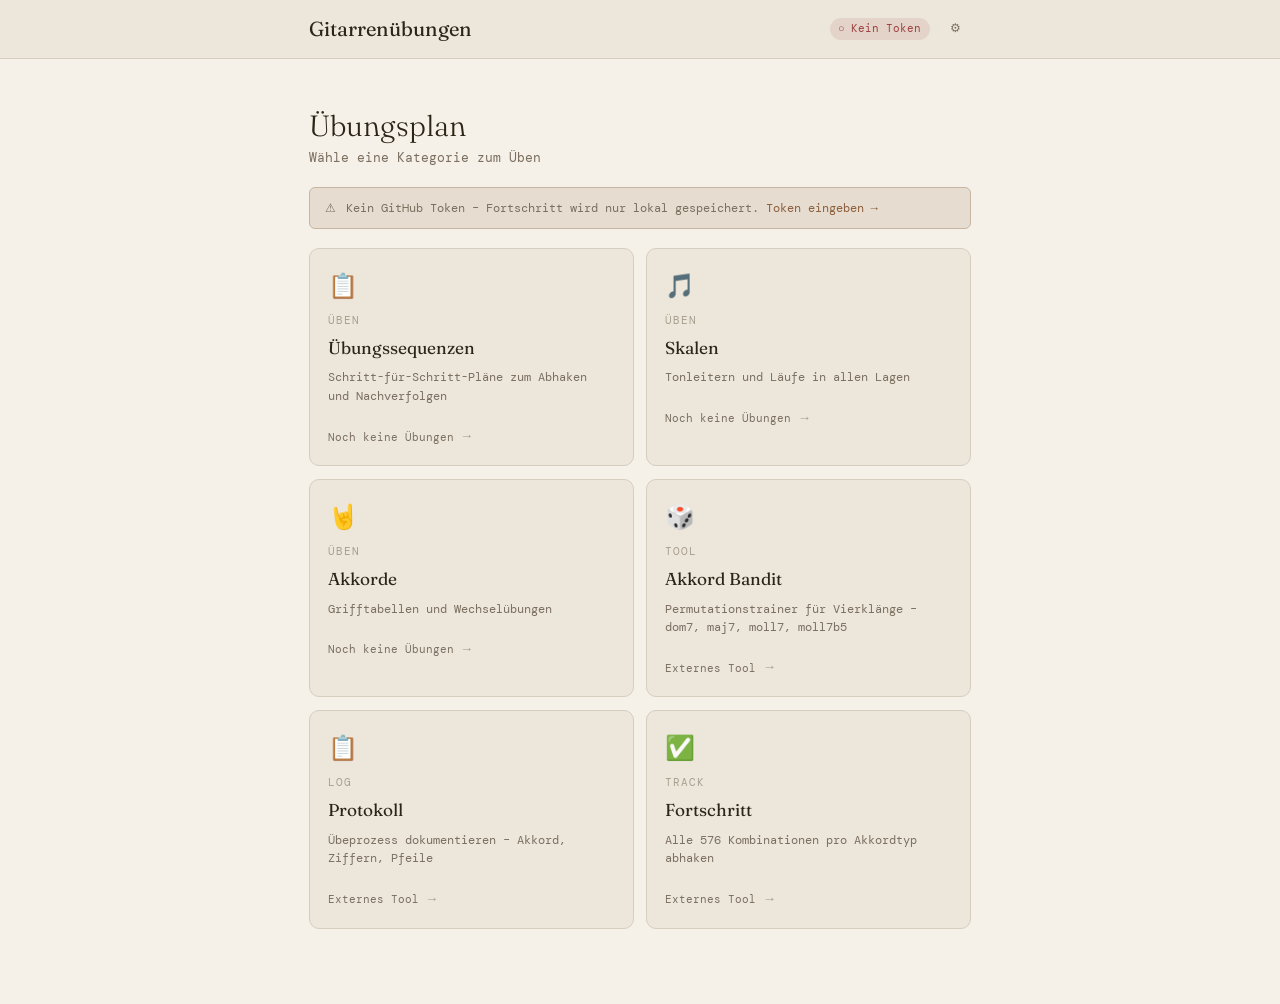
==== index.html @ 8c84d98e "Protokoll: Duplikaterkennung + Fortschritt-Seite mit 576 Kombinationen - protokoll.html: pruefeDupli" ====
<!DOCTYPE html>
<html lang="de">
<head>
  <meta charset="UTF-8">
  <meta name="viewport" content="width=device-width, initial-scale=1">
  <title>Gitarrenübungen</title>
  <link rel="stylesheet" href="assets/style.css">
  <style>
    .card-icon {
      font-size: 1.6rem;
      display: block;
      margin-bottom: 0.5rem;
    }
    .card-arrow {
      display: inline-block;
      color: var(--text3);
      font-size: 0.9rem;
      margin-top: 0.5rem;
      transition: transform var(--transition), color var(--transition);
    }
    .card-link:hover .card-arrow {
      transform: translateX(3px);
      color: var(--accent);
    }
    .app-name {
      font-size: 1.35rem;
    }
  </style>
</head>
<body>

<header class="app-header">
  <div class="app-header-inner">
    <span class="header-title app-name">Gitarrenübungen</span>
    <span class="sync-status" id="syncStatus"></span>
    <button class="btn btn-ghost btn-sm" id="tokenBtn" title="GitHub Token">⚙</button>
  </div>
</header>

<main class="main">
  <div class="container">

    <div class="page-hero">
      <h1 class="page-hero-title">Übungsplan</h1>
      <p class="page-hero-subtitle">Wähle eine Kategorie zum Üben</p>
    </div>

    <div id="tokenNotice" class="notice" style="display:none">
      <span>⚠</span>
      <span>Kein GitHub Token – Fortschritt wird nur lokal gespeichert.
        <a href="#" id="tokenNoticeBtn">Token eingeben →</a>
      </span>
    </div>

    <div class="card-grid" id="cardGrid">
      <div class="card" style="border-style:dashed; animation: blink 1.4s ease-in-out infinite; color:var(--text3); text-align:center; padding:2rem;">
        Lädt…
      </div>
    </div>

  </div>
</main>

<!-- Token Dialog -->
<dialog id="tokenDialog">
  <h2 class="dialog-title">GitHub Token</h2>
  <p class="dialog-desc">
    Dein Personal Access Token (classic) wird gebraucht, damit Fortschritte
    automatisch in <code>rutschmann-hub/gitarre-ueben</code> gespeichert werden.<br><br>
    GitHub → Settings → Developer settings →
    Personal access tokens → Tokens (classic) → Generate new token<br>
    Benötigter Scope: <code>repo</code>
  </p>
  <div class="field">
    <label class="field-label" for="tokenInput">Personal Access Token</label>
    <input class="field-input" type="password" id="tokenInput" placeholder="ghp_…" autocomplete="off">
  </div>
  <div class="dialog-actions">
    <button class="btn btn-ghost" id="tokenClear" style="margin-right:auto">Token löschen</button>
    <button class="btn btn-ghost" id="tokenCancel">Abbrechen</button>
    <button class="btn btn-primary" id="tokenSave">Speichern</button>
  </div>
</dialog>

<script src="assets/github-api.js"></script>
<script>
  const PAGES = [
    {
      key:   'sequenzen',
      title: 'Übungssequenzen',
      desc:  'Schritt-für-Schritt-Pläne zum Abhaken und Nachverfolgen',
      href:  'ueben/sequenzen.html',
      icon:  '📋',
      label: 'Üben',
    },
    {
      key:   'skalen',
      title: 'Skalen',
      desc:  'Tonleitern und Läufe in allen Lagen',
      href:  'ueben/skalen.html',
      icon:  '🎵',
      label: 'Üben',
    },
    {
      key:   'akkorde',
      title: 'Akkorde',
      desc:  'Grifftabellen und Wechselübungen',
      href:  'ueben/akkorde.html',
      icon:  '🤘',
      label: 'Üben',
    },
    {
      key:      'bandit',
      title:    'Akkord Bandit',
      desc:     'Permutationstrainer für Vierklänge – dom7, maj7, moll7, moll7b5',
      href:     'akkord-bandit.html',
      icon:     '🎲',
      label:    'Tool',
      noStats:  true,
    },
    {
      key:      'protokoll',
      title:    'Protokoll',
      desc:     'Übeprozess dokumentieren – Akkord, Ziffern, Pfeile',
      href:     'protokoll.html',
      icon:     '📋',
      label:    'Log',
      noStats:  true,
    },
    {
      key:      'fortschritt',
      title:    'Fortschritt',
      desc:     'Alle 576 Kombinationen pro Akkordtyp abhaken',
      href:     'fortschritt.html',
      icon:     '✅',
      label:    'Track',
      noStats:  true,
    },
  ];

  let progressData = null;

  // ── Progress helpers ──────────────────────────────────────────────────
  function countProgress(section) {
    if (!section || typeof section !== 'object') return { done: 0, total: 0 };
    let done = 0, total = 0;
    for (const seq of Object.values(section)) {
      for (const item of Object.values(seq.items || {})) {
        total++;
        if (item.done) done++;
      }
    }
    return { done, total };
  }

  // ── Render cards ──────────────────────────────────────────────────────
  function renderCards() {
    const grid = document.getElementById('cardGrid');
    grid.innerHTML = PAGES.map(page => {
      const { done, total } = page.noStats
        ? { done: 0, total: 0 }
        : countProgress(progressData?.[page.key]);
      const pct = total > 0 ? Math.round((done / total) * 100) : 0;

      const progressHtml = total > 0
        ? `<div class="progress-wrap" style="margin-top:0.6rem">
            <div class="progress-bar">
              <div class="progress-bar-fill" style="width:${pct}%"></div>
            </div>
            <span class="progress-label">${done}/${total}</span>
           </div>`
        : `<span class="text-xs text-muted">${page.noStats ? 'Externes Tool' : 'Noch keine Übungen'}</span>`;

      return `
        <a class="card card-link" href="${page.href}">
          <span class="card-icon">${page.icon}</span>
          <div class="card-label">${page.label}</div>
          <div class="card-title">${page.title}</div>
          <div class="card-desc">${page.desc}</div>
          ${progressHtml}
          <span class="card-arrow">→</span>
        </a>
      `;
    }).join('');
  }

  // ── Sync status ───────────────────────────────────────────────────────
  function setSyncStatus(state, text) {
    const el = document.getElementById('syncStatus');
    el.className = `sync-status ${state}`;
    el.textContent = text;
  }

  // ── Token dialog ──────────────────────────────────────────────────────
  const tokenDialog = document.getElementById('tokenDialog');

  function openTokenDialog() {
    const existing = GitHubAPI.getToken();
    document.getElementById('tokenInput').value = existing || '';
    tokenDialog.showModal();
  }

  document.getElementById('tokenBtn').addEventListener('click', openTokenDialog);
  document.getElementById('tokenNoticeBtn').addEventListener('click', (e) => {
    e.preventDefault();
    openTokenDialog();
  });

  document.getElementById('tokenSave').addEventListener('click', () => {
    const val = document.getElementById('tokenInput').value.trim();
    if (!val) return;
    GitHubAPI.setToken(val);
    tokenDialog.close();
    document.getElementById('tokenNotice').style.display = 'none';
    init();
  });

  document.getElementById('tokenClear').addEventListener('click', () => {
    GitHubAPI.clearToken();
    document.getElementById('tokenInput').value = '';
    tokenDialog.close();
    document.getElementById('tokenNotice').style.display = 'flex';
    setSyncStatus('dirty', '○ Kein Token');
  });

  document.getElementById('tokenCancel').addEventListener('click', () => tokenDialog.close());

  // Close on backdrop click
  tokenDialog.addEventListener('click', (e) => {
    if (e.target === tokenDialog) tokenDialog.close();
  });

  // ── Online / offline ──────────────────────────────────────────────────
  window.addEventListener('online', async () => {
    setSyncStatus('saving', '⟳ Synchronisiert…');
    const r = await GitHubAPI.syncPending();
    if (r?.ok) setSyncStatus('synced', '✓ Synchronisiert');
  });

  window.addEventListener('offline', () => {
    setSyncStatus('offline', '◌ Offline');
  });

  // ── Init ──────────────────────────────────────────────────────────────
  async function init() {
    setSyncStatus('saving', '⟳ Lädt…');
    await GitHubAPI.syncPending();
    progressData = await GitHubAPI.load();
    renderCards();

    if (!GitHubAPI.getToken()) {
      document.getElementById('tokenNotice').style.display = 'flex';
      setSyncStatus('dirty', '○ Kein Token');
    } else {
      setSyncStatus('synced', '✓ Synchronisiert');
    }
  }

  init();
</script>
</body>
</html>
---- assets/style.css ----
@import url('https://fonts.googleapis.com/css2?family=DM+Mono:ital,wght@0,300;0,400;0,500;1,400&family=Fraunces:ital,opsz,wght@0,9..144,300;0,9..144,400;0,9..144,600;1,9..144,400&display=swap');

*, *::before, *::after {
  box-sizing: border-box;
  margin: 0;
  padding: 0;
}

:root {
  --bg: #f5f0e8;
  --surface: #ede7db;
  --surface2: #e6dfd1;
  --border: #d5cdbf;
  --border2: #c4bba9;
  --text: #2c2416;
  --text2: #7a6e5f;
  --text3: #a89e8e;
  --accent: #8b5e3c;
  --accent2: #3d6b5e;
  --accent3: #9e4040;

  --radius: 10px;
  --radius-sm: 6px;
  --shadow: 0 1px 3px rgba(44,36,22,.08), 0 2px 8px rgba(44,36,22,.04);
  --transition: 140ms ease;
}

html {
  font-family: 'DM Mono', monospace;
  font-size: 15px;
  line-height: 1.6;
  color: var(--text);
  background: var(--bg);
  -webkit-font-smoothing: antialiased;
}

body {
  min-height: 100vh;
  background: var(--bg);
}

/* ─── Typography ─────────────────────────────────── */

h1, h2, h3 {
  font-family: 'Fraunces', serif;
  font-weight: 400;
  line-height: 1.2;
}

h1 { font-size: 1.9rem; }
h2 { font-size: 1.25rem; }
h3 { font-size: 1.05rem; }

code {
  font-family: 'DM Mono', monospace;
  font-size: 0.88em;
  background: var(--surface2);
  padding: 0.1em 0.35em;
  border-radius: 3px;
}

/* ─── Layout ─────────────────────────────────────── */

.container {
  max-width: 700px;
  margin: 0 auto;
  padding: 0 1.25rem;
}

/* ─── Header ─────────────────────────────────────── */

.app-header {
  background: var(--surface);
  border-bottom: 1px solid var(--border);
  position: sticky;
  top: 0;
  z-index: 100;
}

.app-header-inner {
  display: flex;
  align-items: center;
  gap: 0.6rem;
  padding: 0.85rem 1.25rem;
  max-width: 700px;
  margin: 0 auto;
}

.header-title {
  flex: 1;
  font-family: 'Fraunces', serif;
  font-size: 1.05rem;
  font-weight: 400;
  color: var(--text);
  white-space: nowrap;
  overflow: hidden;
  text-overflow: ellipsis;
}

.back-btn {
  display: inline-flex;
  align-items: center;
  gap: 0.25rem;
  color: var(--text2);
  text-decoration: none;
  font-size: 0.83rem;
  padding: 0.3rem 0.55rem;
  border-radius: var(--radius-sm);
  white-space: nowrap;
  transition: color var(--transition), background var(--transition);
}

.back-btn:hover {
  color: var(--text);
  background: var(--surface2);
}

/* ─── Sync Status ────────────────────────────────── */

.sync-status {
  font-size: 0.72rem;
  padding: 0.18rem 0.55rem;
  border-radius: 999px;
  display: inline-flex;
  align-items: center;
  gap: 0.3rem;
  white-space: nowrap;
  flex-shrink: 0;
  transition: all 0.3s ease;
}

.sync-status:empty { display: none; }

.sync-status.synced {
  color: var(--accent2);
  background: color-mix(in srgb, var(--accent2) 12%, transparent);
}

.sync-status.saving {
  color: var(--accent);
  background: color-mix(in srgb, var(--accent) 12%, transparent);
  animation: blink 1.4s ease-in-out infinite;
}

.sync-status.dirty {
  color: var(--accent3);
  background: color-mix(in srgb, var(--accent3) 12%, transparent);
}

.sync-status.offline {
  color: var(--text2);
  background: var(--surface2);
}

@keyframes blink {
  0%, 100% { opacity: 1; }
  50% { opacity: 0.5; }
}

/* ─── Main ───────────────────────────────────────── */

.main {
  padding: 1.5rem 0 5rem;
}

/* ─── Page Hero ──────────────────────────────────── */

.page-hero {
  padding: 1.75rem 0 1.25rem;
}

.page-hero-title {
  font-family: 'Fraunces', serif;
  font-size: 1.95rem;
  font-weight: 300;
  color: var(--text);
  margin-bottom: 0.3rem;
}

.page-hero-subtitle {
  font-size: 0.88rem;
  color: var(--text2);
}

/* ─── Section Header ─────────────────────────────── */

.section-header {
  display: flex;
  align-items: baseline;
  justify-content: space-between;
  gap: 1rem;
  margin-bottom: 0.85rem;
}

.section-title {
  font-family: 'Fraunces', serif;
  font-size: 1.05rem;
  font-weight: 400;
  color: var(--text);
}

/* ─── Cards ──────────────────────────────────────── */

.card {
  background: var(--surface);
  border: 1px solid var(--border);
  border-radius: var(--radius);
  padding: 1.2rem;
  transition: border-color var(--transition), box-shadow var(--transition);
}

.card:hover {
  border-color: var(--border2);
  box-shadow: var(--shadow);
}

.card-link {
  text-decoration: none;
  color: inherit;
  display: block;
}

.card-label {
  font-size: 0.7rem;
  text-transform: uppercase;
  letter-spacing: 0.09em;
  color: var(--text3);
  margin-bottom: 0.3rem;
}

.card-title {
  font-family: 'Fraunces', serif;
  font-size: 1.15rem;
  font-weight: 400;
  color: var(--text);
  margin-bottom: 0.45rem;
}

.card-desc {
  font-size: 0.83rem;
  color: var(--text2);
  margin-bottom: 0.8rem;
  line-height: 1.5;
}

.card-grid {
  display: grid;
  grid-template-columns: repeat(auto-fill, minmax(270px, 1fr));
  gap: 0.85rem;
}

/* ─── Progress Bar ───────────────────────────────── */

.progress-wrap {
  display: flex;
  align-items: center;
  gap: 0.6rem;
}

.progress-bar {
  flex: 1;
  height: 4px;
  background: var(--surface2);
  border-radius: 999px;
  overflow: hidden;
}

.progress-bar-fill {
  height: 100%;
  background: var(--accent2);
  border-radius: 999px;
  transition: width 0.45s ease;
  min-width: 0;
}

.progress-label {
  font-size: 0.72rem;
  color: var(--text3);
  white-space: nowrap;
  min-width: 2.2rem;
  text-align: right;
}

/* ─── Sequence Cards ─────────────────────────────── */

.seq-card {
  background: var(--surface);
  border: 1px solid var(--border);
  border-radius: var(--radius);
  margin-bottom: 0.9rem;
  overflow: hidden;
}

.seq-card-header {
  padding: 1rem 1.2rem 0.8rem;
  border-bottom: 1px solid var(--border);
}

.seq-card-title-row {
  display: flex;
  align-items: center;
  gap: 0.5rem;
  margin-bottom: 0.6rem;
}

.seq-card-title {
  font-family: 'Fraunces', serif;
  font-size: 1.02rem;
  font-weight: 400;
  color: var(--text);
  flex: 1;
}

.seq-card-body {
  padding: 0.3rem 0;
}

.seq-card-footer {
  padding: 0.45rem 0.85rem;
  border-top: 1px solid var(--border);
}

/* ─── Check Items ────────────────────────────────── */

.check-item {
  display: flex;
  align-items: center;
  gap: 0.75rem;
  padding: 0.45rem 1.2rem;
  transition: background var(--transition);
}

.check-item:hover {
  background: var(--surface2);
}

.check-item-label-wrap {
  display: flex;
  align-items: center;
  gap: 0.75rem;
  flex: 1;
  cursor: pointer;
}

.check-item input[type="checkbox"] {
  appearance: none;
  -webkit-appearance: none;
  width: 17px;
  height: 17px;
  border: 1.5px solid var(--border2);
  border-radius: 4px;
  background: var(--bg);
  cursor: pointer;
  flex-shrink: 0;
  transition: border-color var(--transition), background var(--transition);
  position: relative;
}

.check-item input[type="checkbox"]:hover {
  border-color: var(--accent2);
}

.check-item input[type="checkbox"]:checked {
  background: var(--accent2);
  border-color: var(--accent2);
}

.check-item input[type="checkbox"]:checked::after {
  content: '';
  position: absolute;
  top: 1.5px;
  left: 4.5px;
  width: 5px;
  height: 9px;
  border: 2px solid white;
  border-top: none;
  border-left: none;
  transform: rotate(43deg);
}

.check-item-label {
  font-size: 0.88rem;
  color: var(--text);
  transition: color var(--transition);
  line-height: 1.4;
}

.check-item-label.done {
  color: var(--text3);
  text-decoration: line-through;
}

/* ─── Delete Button ──────────────────────────────── */

.delete-btn {
  background: none;
  border: none;
  color: var(--text3);
  cursor: pointer;
  padding: 0.2rem 0.4rem;
  border-radius: 4px;
  font-size: 0.78rem;
  line-height: 1;
  transition: color var(--transition), background var(--transition);
  flex-shrink: 0;
}

.delete-btn:hover {
  color: var(--accent3);
  background: color-mix(in srgb, var(--accent3) 10%, transparent);
}

.check-item-delete {
  opacity: 0;
  transition: opacity var(--transition);
}

.check-item:hover .check-item-delete {
  opacity: 1;
}

@media (pointer: coarse) {
  .check-item-delete { opacity: 0.45; }
}

/* ─── Buttons ────────────────────────────────────── */

.btn {
  display: inline-flex;
  align-items: center;
  gap: 0.4rem;
  padding: 0.5rem 1rem;
  border-radius: var(--radius-sm);
  border: 1px solid transparent;
  font-family: 'DM Mono', monospace;
  font-size: 0.85rem;
  cursor: pointer;
  transition: all var(--transition);
  text-decoration: none;
  white-space: nowrap;
  line-height: 1;
}

.btn-primary {
  background: var(--accent);
  color: white;
  border-color: var(--accent);
}

.btn-primary:hover {
  background: color-mix(in srgb, var(--accent) 82%, black);
  border-color: color-mix(in srgb, var(--accent) 82%, black);
}

.btn-secondary {
  background: var(--surface2);
  color: var(--text2);
  border-color: var(--border);
}

.btn-secondary:hover {
  background: var(--border);
  color: var(--text);
}

.btn-ghost {
  background: transparent;
  color: var(--text2);
}

.btn-ghost:hover {
  background: var(--surface2);
  color: var(--text);
}

.btn-sm {
  padding: 0.3rem 0.65rem;
  font-size: 0.78rem;
}

/* ─── FAB ────────────────────────────────────────── */

.fab-wrap {
  position: fixed;
  bottom: 1.5rem;
  right: 1.5rem;
  z-index: 50;
}

.fab-wrap .btn {
  box-shadow: 0 2px 12px rgba(139,94,60,.35);
}

/* ─── Modal / Dialog ─────────────────────────────── */

dialog {
  position: fixed;
  inset: 0;
  margin: auto;
  background: var(--surface);
  border: 1px solid var(--border2);
  border-radius: var(--radius);
  padding: 1.5rem;
  width: min(440px, calc(100vw - 2rem));
  box-shadow: 0 8px 32px rgba(44,36,22,.18);
  color: var(--text);
}

dialog::backdrop {
  background: rgba(44, 36, 22, 0.3);
  backdrop-filter: blur(3px);
}

.dialog-title {
  font-family: 'Fraunces', serif;
  font-size: 1.15rem;
  font-weight: 400;
  color: var(--text);
  margin-bottom: 0.5rem;
}

.dialog-desc {
  font-size: 0.82rem;
  color: var(--text2);
  margin-bottom: 1.2rem;
  line-height: 1.65;
}

.dialog-actions {
  display: flex;
  gap: 0.5rem;
  justify-content: flex-end;
  margin-top: 1.2rem;
}

/* ─── Form Fields ────────────────────────────────── */

.field { margin-bottom: 1rem; }

.field-label {
  display: block;
  font-size: 0.72rem;
  color: var(--text2);
  margin-bottom: 0.3rem;
  text-transform: uppercase;
  letter-spacing: 0.06em;
}

.field-input {
  width: 100%;
  padding: 0.55rem 0.8rem;
  background: var(--bg);
  border: 1px solid var(--border);
  border-radius: var(--radius-sm);
  font-family: 'DM Mono', monospace;
  font-size: 0.9rem;
  color: var(--text);
  outline: none;
  transition: border-color var(--transition);
}

.field-input:focus {
  border-color: var(--accent);
}

.field-input::placeholder {
  color: var(--text3);
}

/* ─── Notice / Banner ────────────────────────────── */

.notice {
  display: flex;
  align-items: flex-start;
  gap: 0.65rem;
  background: color-mix(in srgb, var(--accent) 7%, var(--surface));
  border: 1px solid color-mix(in srgb, var(--accent) 22%, var(--border));
  border-radius: var(--radius-sm);
  padding: 0.7rem 1rem;
  margin-bottom: 1.25rem;
  font-size: 0.82rem;
  color: var(--text2);
  line-height: 1.55;
}

.notice a {
  color: var(--accent);
  text-decoration: none;
}

.notice a:hover {
  text-decoration: underline;
}

/* ─── Empty State ────────────────────────────────── */

.empty-state {
  text-align: center;
  padding: 3.5rem 1rem 2rem;
  color: var(--text3);
}

.empty-state-icon {
  font-size: 2.5rem;
  margin-bottom: 0.6rem;
  display: block;
}

.empty-state-text {
  font-size: 0.88rem;
  margin-bottom: 1.25rem;
}

/* ─── Coming Soon ────────────────────────────────── */

.coming-soon {
  text-align: center;
  padding: 4rem 1.5rem;
  color: var(--text3);
  border: 1px dashed var(--border2);
  border-radius: var(--radius);
}

/* ─── Utility ────────────────────────────────────── */

.text-muted { color: var(--text2); }
.text-xs { font-size: 0.75rem; }
.mt-1 { margin-top: 0.5rem; }

/* ─── Responsive ─────────────────────────────────── */

@media (max-width: 480px) {
  .card-grid { grid-template-columns: 1fr; }
  .page-hero-title { font-size: 1.55rem; }
  .fab-wrap { bottom: 1rem; right: 1rem; }
  h1 { font-size: 1.55rem; }
}
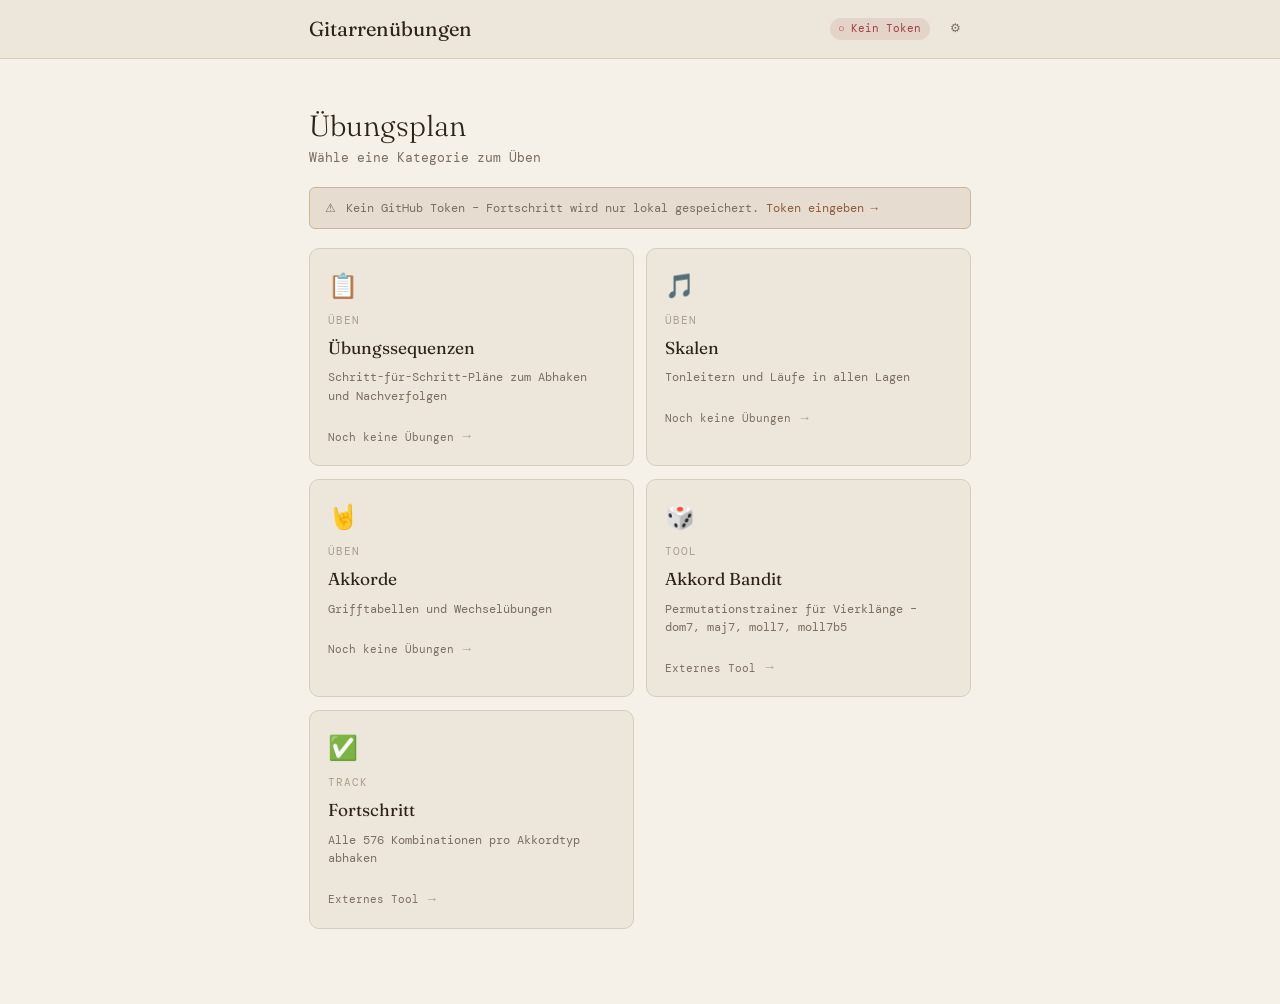
==== commit eca31781: "Geübt-Button: direktes Markieren in Fortschritt aus Akkord Bandit - akkord-bandit.html: "✓ Geübt"-Bu" ====
--- a/index.html
+++ b/index.html
@@ -119,15 +119,6 @@
       noStats:  true,
     },
     {
-      key:      'protokoll',
-      title:    'Protokoll',
-      desc:     'Übeprozess dokumentieren – Akkord, Ziffern, Pfeile',
-      href:     'protokoll.html',
-      icon:     '📋',
-      label:    'Log',
-      noStats:  true,
-    },
-    {
       key:      'fortschritt',
       title:    'Fortschritt',
       desc:     'Alle 576 Kombinationen pro Akkordtyp abhaken',
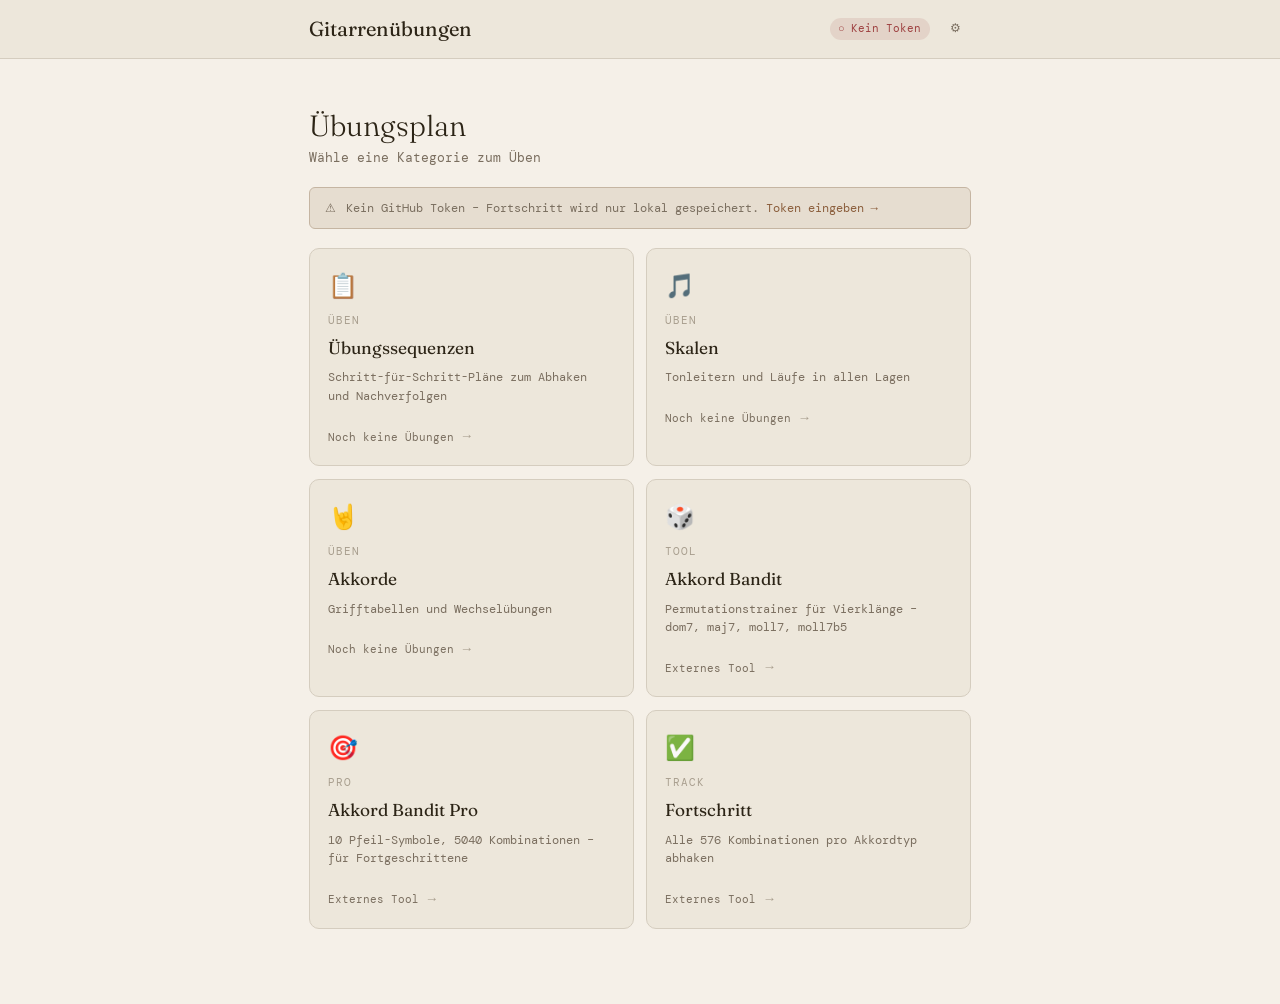
==== commit c7a32584: "feat: Akkord Bandit Pro mit 10 Pfeil-Symbolen (P(10,4)=5040 Kombinationen) - Neue Seite akkord-bandi" ====
--- a/index.html
+++ b/index.html
@@ -4,6 +4,7 @@
   <meta charset="UTF-8">
   <meta name="viewport" content="width=device-width, initial-scale=1">
   <title>Gitarrenübungen</title>
+  <link rel="icon" type="image/svg+xml" href="assets/favicon.svg">
   <link rel="stylesheet" href="assets/style.css">
   <style>
     .card-icon {
@@ -119,6 +120,15 @@
       noStats:  true,
     },
     {
+      key:      'bandit-pro',
+      title:    'Akkord Bandit Pro',
+      desc:     '10 Pfeil-Symbole, 5040 Kombinationen – für Fortgeschrittene',
+      href:     'akkord-bandit-pro.html',
+      icon:     '🎯',
+      label:    'Pro',
+      noStats:  true,
+    },
+    {
       key:      'fortschritt',
       title:    'Fortschritt',
       desc:     'Alle 576 Kombinationen pro Akkordtyp abhaken',
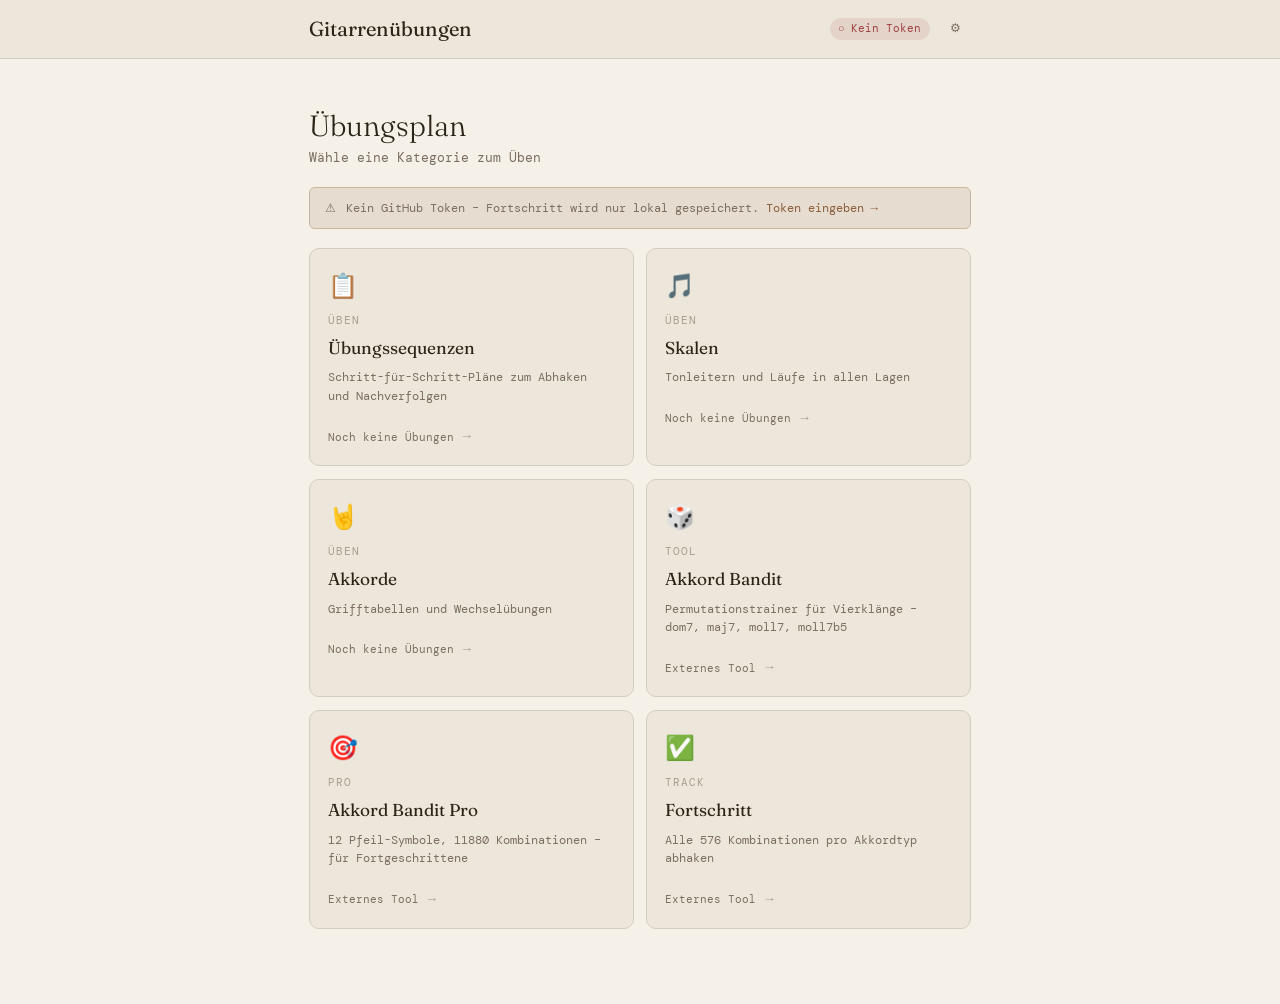
==== commit 1dceaaf6: "Zwei neue Pfeil-Symbole: ↓↓↓ und ↑↑↑ (12 Symbole, P(12,4) = 11880) - pfeilSymbole: +↓↓↓, +↑↑↑ → jetz" ====
--- a/index.html
+++ b/index.html
@@ -122,7 +122,7 @@
     {
       key:      'bandit-pro',
       title:    'Akkord Bandit Pro',
-      desc:     '10 Pfeil-Symbole, 5040 Kombinationen – für Fortgeschrittene',
+      desc:     '12 Pfeil-Symbole, 11880 Kombinationen – für Fortgeschrittene',
       href:     'akkord-bandit-pro.html',
       icon:     '🎯',
       label:    'Pro',
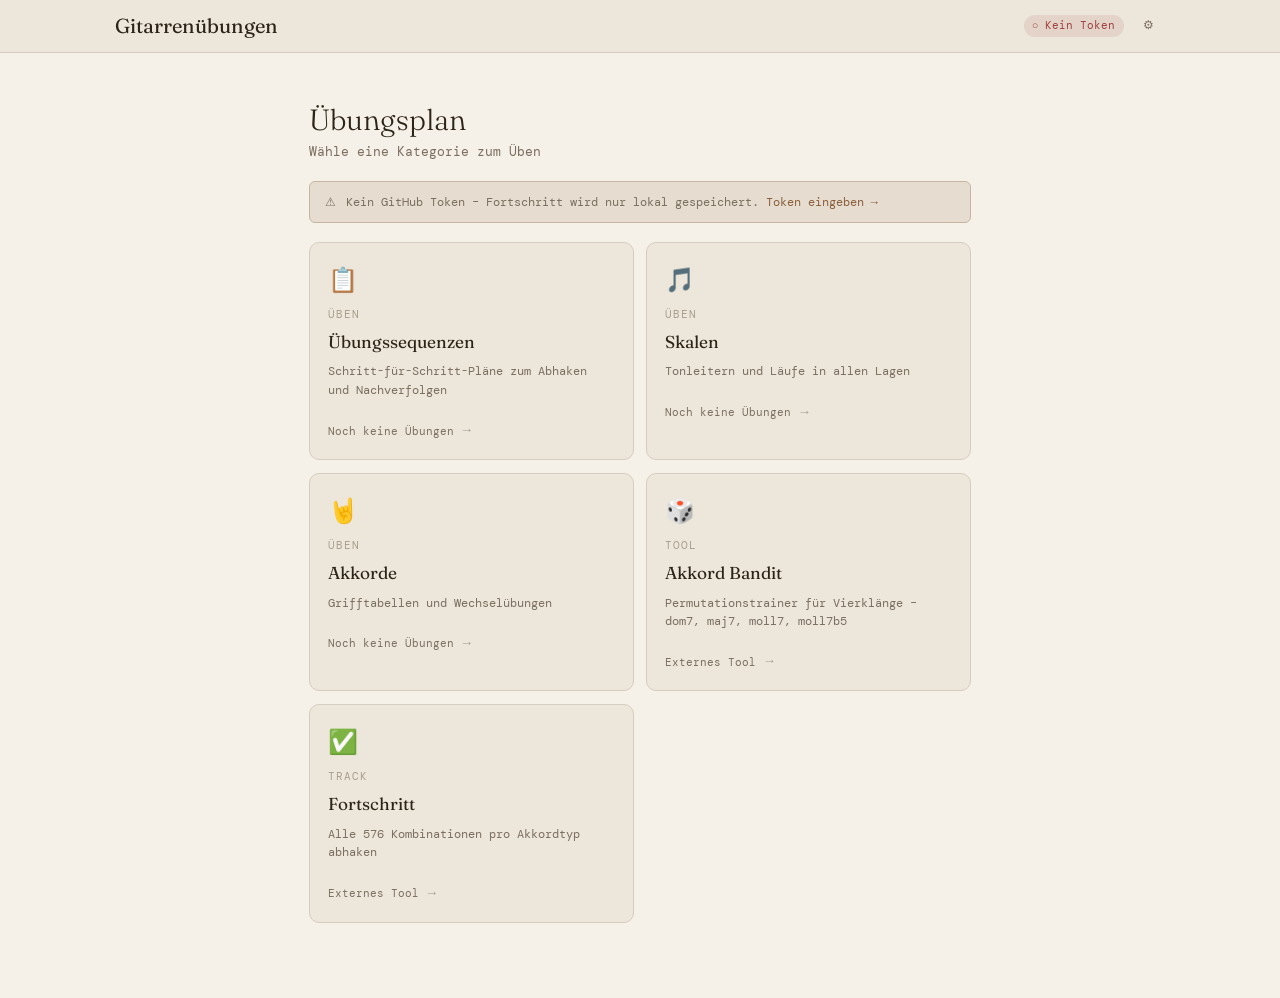
==== commit 81b01781: "Bandit + Pro zu einer Seite zusammengeführt (3 Spalten) Unter dem Griffbrett jetzt drei Spalten: - l" ====
--- a/index.html
+++ b/index.html
@@ -120,15 +120,6 @@
       noStats:  true,
     },
     {
-      key:      'bandit-pro',
-      title:    'Akkord Bandit Pro',
-      desc:     '12 Pfeil-Symbole, 11880 Kombinationen – für Fortgeschrittene',
-      href:     'akkord-bandit-pro.html',
-      icon:     '🎯',
-      label:    'Pro',
-      noStats:  true,
-    },
-    {
       key:      'fortschritt',
       title:    'Fortschritt',
       desc:     'Alle 576 Kombinationen pro Akkordtyp abhaken',
--- a/assets/style.css
+++ b/assets/style.css
@@ -81,8 +81,8 @@
   display: flex;
   align-items: center;
   gap: 0.6rem;
-  padding: 0.85rem 1.25rem;
-  max-width: 700px;
+  padding: 0.65rem 1rem;
+  max-width: 1080px;
   margin: 0 auto;
 }
 
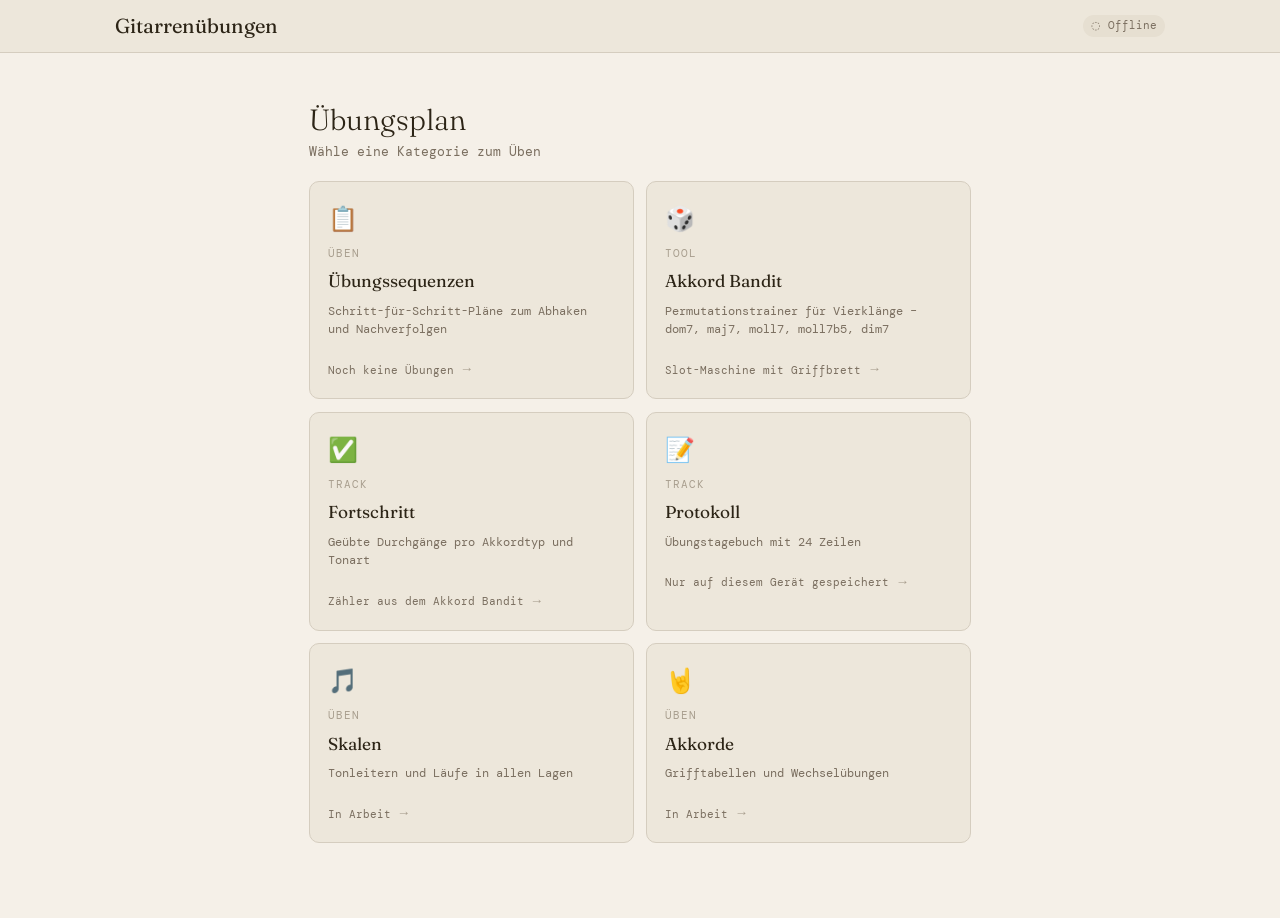
==== commit 570df955: "Sync nur noch über Google Sheets, GitHub-API entfernt - Sequenzen werden lokal zuerst gespeichert un" ====
--- a/index.html
+++ b/index.html
@@ -34,7 +34,6 @@
   <div class="app-header-inner">
     <span class="header-title app-name">Gitarrenübungen</span>
     <span class="sync-status" id="syncStatus"></span>
-    <button class="btn btn-ghost btn-sm" id="tokenBtn" title="GitHub Token">⚙</button>
   </div>
 </header>
 
@@ -46,12 +45,6 @@
       <p class="page-hero-subtitle">Wähle eine Kategorie zum Üben</p>
     </div>
 
-    <div id="tokenNotice" class="notice" style="display:none">
-      <span>⚠</span>
-      <span>Kein GitHub Token – Fortschritt wird nur lokal gespeichert.
-        <a href="#" id="tokenNoticeBtn">Token eingeben →</a>
-      </span>
-    </div>
 
     <div class="card-grid" id="cardGrid">
       <div class="card" style="border-style:dashed; animation: blink 1.4s ease-in-out infinite; color:var(--text3); text-align:center; padding:2rem;">
@@ -62,28 +55,8 @@
   </div>
 </main>
 
-<!-- Token Dialog -->
-<dialog id="tokenDialog">
-  <h2 class="dialog-title">GitHub Token</h2>
-  <p class="dialog-desc">
-    Dein Personal Access Token (classic) wird gebraucht, damit Fortschritte
-    automatisch in <code>rutschmann-hub/gitarre-ueben</code> gespeichert werden.<br><br>
-    GitHub → Settings → Developer settings →
-    Personal access tokens → Tokens (classic) → Generate new token<br>
-    Benötigter Scope: <code>repo</code>
-  </p>
-  <div class="field">
-    <label class="field-label" for="tokenInput">Personal Access Token</label>
-    <input class="field-input" type="password" id="tokenInput" placeholder="ghp_…" autocomplete="off">
-  </div>
-  <div class="dialog-actions">
-    <button class="btn btn-ghost" id="tokenClear" style="margin-right:auto">Token löschen</button>
-    <button class="btn btn-ghost" id="tokenCancel">Abbrechen</button>
-    <button class="btn btn-primary" id="tokenSave">Speichern</button>
-  </div>
-</dialog>
 
-<script src="assets/github-api.js"></script>
+<script src="assets/sheet-api.js"></script>
 <script>
   const PAGES = [
     {
@@ -95,42 +68,53 @@
       label: 'Üben',
     },
     {
-      key:   'skalen',
-      title: 'Skalen',
-      desc:  'Tonleitern und Läufe in allen Lagen',
-      href:  'ueben/skalen.html',
-      icon:  '🎵',
-      label: 'Üben',
-    },
-    {
-      key:   'akkorde',
-      title: 'Akkorde',
-      desc:  'Grifftabellen und Wechselübungen',
-      href:  'ueben/akkorde.html',
-      icon:  '🤘',
-      label: 'Üben',
-    },
-    {
       key:      'bandit',
       title:    'Akkord Bandit',
-      desc:     'Permutationstrainer für Vierklänge – dom7, maj7, moll7, moll7b5',
+      desc:     'Permutationstrainer für Vierklänge – dom7, maj7, moll7, moll7b5, dim7',
       href:     'akkord-bandit.html',
       icon:     '🎲',
       label:    'Tool',
-      noStats:  true,
+      hinweis:  'Slot-Maschine mit Griffbrett',
     },
     {
       key:      'fortschritt',
       title:    'Fortschritt',
-      desc:     'Alle 576 Kombinationen pro Akkordtyp abhaken',
+      desc:     'Geübte Durchgänge pro Akkordtyp und Tonart',
       href:     'fortschritt.html',
       icon:     '✅',
       label:    'Track',
-      noStats:  true,
+      hinweis:  'Zähler aus dem Akkord Bandit',
+    },
+    {
+      key:      'protokoll',
+      title:    'Protokoll',
+      desc:     'Übungstagebuch mit 24 Zeilen',
+      href:     'protokoll.html',
+      icon:     '📝',
+      label:    'Track',
+      hinweis:  'Nur auf diesem Gerät gespeichert',
+    },
+    {
+      key:      'skalen',
+      title:    'Skalen',
+      desc:     'Tonleitern und Läufe in allen Lagen',
+      href:     'ueben/skalen.html',
+      icon:     '🎵',
+      label:    'Üben',
+      hinweis:  'In Arbeit',
+    },
+    {
+      key:      'akkorde',
+      title:    'Akkorde',
+      desc:     'Grifftabellen und Wechselübungen',
+      href:     'ueben/akkorde.html',
+      icon:     '🤘',
+      label:    'Üben',
+      hinweis:  'In Arbeit',
     },
   ];
 
-  let progressData = null;
+  let sequenzen = null;
 
   // ── Progress helpers ──────────────────────────────────────────────────
   function countProgress(section) {
@@ -149,9 +133,9 @@
   function renderCards() {
     const grid = document.getElementById('cardGrid');
     grid.innerHTML = PAGES.map(page => {
-      const { done, total } = page.noStats
-        ? { done: 0, total: 0 }
-        : countProgress(progressData?.[page.key]);
+      const { done, total } = page.key === 'sequenzen'
+        ? countProgress(sequenzen)
+        : { done: 0, total: 0 };
       const pct = total > 0 ? Math.round((done / total) * 100) : 0;
 
       const progressHtml = total > 0
@@ -161,7 +145,7 @@
             </div>
             <span class="progress-label">${done}/${total}</span>
            </div>`
-        : `<span class="text-xs text-muted">${page.noStats ? 'Externes Tool' : 'Noch keine Übungen'}</span>`;
+        : `<span class="text-xs text-muted">${page.hinweis || 'Noch keine Übungen'}</span>`;
 
       return `
         <a class="card card-link" href="${page.href}">
@@ -183,70 +167,26 @@
     el.textContent = text;
   }
 
-  // ── Token dialog ──────────────────────────────────────────────────────
-  const tokenDialog = document.getElementById('tokenDialog');
-
-  function openTokenDialog() {
-    const existing = GitHubAPI.getToken();
-    document.getElementById('tokenInput').value = existing || '';
-    tokenDialog.showModal();
+  // ── Init ──────────────────────────────────────────────────────────────
+  // Sequenzen-Seite schreibt lokal zuerst; solange dort etwas nicht
+  // hochgeladen ist (dirty), ist der lokale Stand der aktuellere.
+  async function init() {
+    try { sequenzen = JSON.parse(localStorage.getItem('gitueben_sequenzen') || 'null'); } catch (e) {}
+    renderCards();
+    if (localStorage.getItem('gitueben_sequenzen_dirty')) {
+      setSyncStatus('dirty', '○ Nicht alles synchronisiert');
+      return;
+    }
+    setSyncStatus('saving', '⟳ Lädt…');
+    const remote = await SheetAPI.load();
+    if (!remote) { setSyncStatus('offline', '◌ Offline'); return; }
+    sequenzen = remote.sequenzen || {};
+    localStorage.setItem('gitueben_sequenzen', JSON.stringify(sequenzen));
+    renderCards();
+    setSyncStatus('synced', '✓ Synchronisiert');
   }
 
-  document.getElementById('tokenBtn').addEventListener('click', openTokenDialog);
-  document.getElementById('tokenNoticeBtn').addEventListener('click', (e) => {
-    e.preventDefault();
-    openTokenDialog();
-  });
-
-  document.getElementById('tokenSave').addEventListener('click', () => {
-    const val = document.getElementById('tokenInput').value.trim();
-    if (!val) return;
-    GitHubAPI.setToken(val);
-    tokenDialog.close();
-    document.getElementById('tokenNotice').style.display = 'none';
-    init();
-  });
-
-  document.getElementById('tokenClear').addEventListener('click', () => {
-    GitHubAPI.clearToken();
-    document.getElementById('tokenInput').value = '';
-    tokenDialog.close();
-    document.getElementById('tokenNotice').style.display = 'flex';
-    setSyncStatus('dirty', '○ Kein Token');
-  });
-
-  document.getElementById('tokenCancel').addEventListener('click', () => tokenDialog.close());
-
-  // Close on backdrop click
-  tokenDialog.addEventListener('click', (e) => {
-    if (e.target === tokenDialog) tokenDialog.close();
-  });
-
-  // ── Online / offline ──────────────────────────────────────────────────
-  window.addEventListener('online', async () => {
-    setSyncStatus('saving', '⟳ Synchronisiert…');
-    const r = await GitHubAPI.syncPending();
-    if (r?.ok) setSyncStatus('synced', '✓ Synchronisiert');
-  });
-
-  window.addEventListener('offline', () => {
-    setSyncStatus('offline', '◌ Offline');
-  });
-
-  // ── Init ──────────────────────────────────────────────────────────────
-  async function init() {
-    setSyncStatus('saving', '⟳ Lädt…');
-    await GitHubAPI.syncPending();
-    progressData = await GitHubAPI.load();
-    renderCards();
-
-    if (!GitHubAPI.getToken()) {
-      document.getElementById('tokenNotice').style.display = 'flex';
-      setSyncStatus('dirty', '○ Kein Token');
-    } else {
-      setSyncStatus('synced', '✓ Synchronisiert');
-    }
-  }
+  window.addEventListener('offline', () => setSyncStatus('offline', '◌ Offline'));
 
   init();
 </script>
